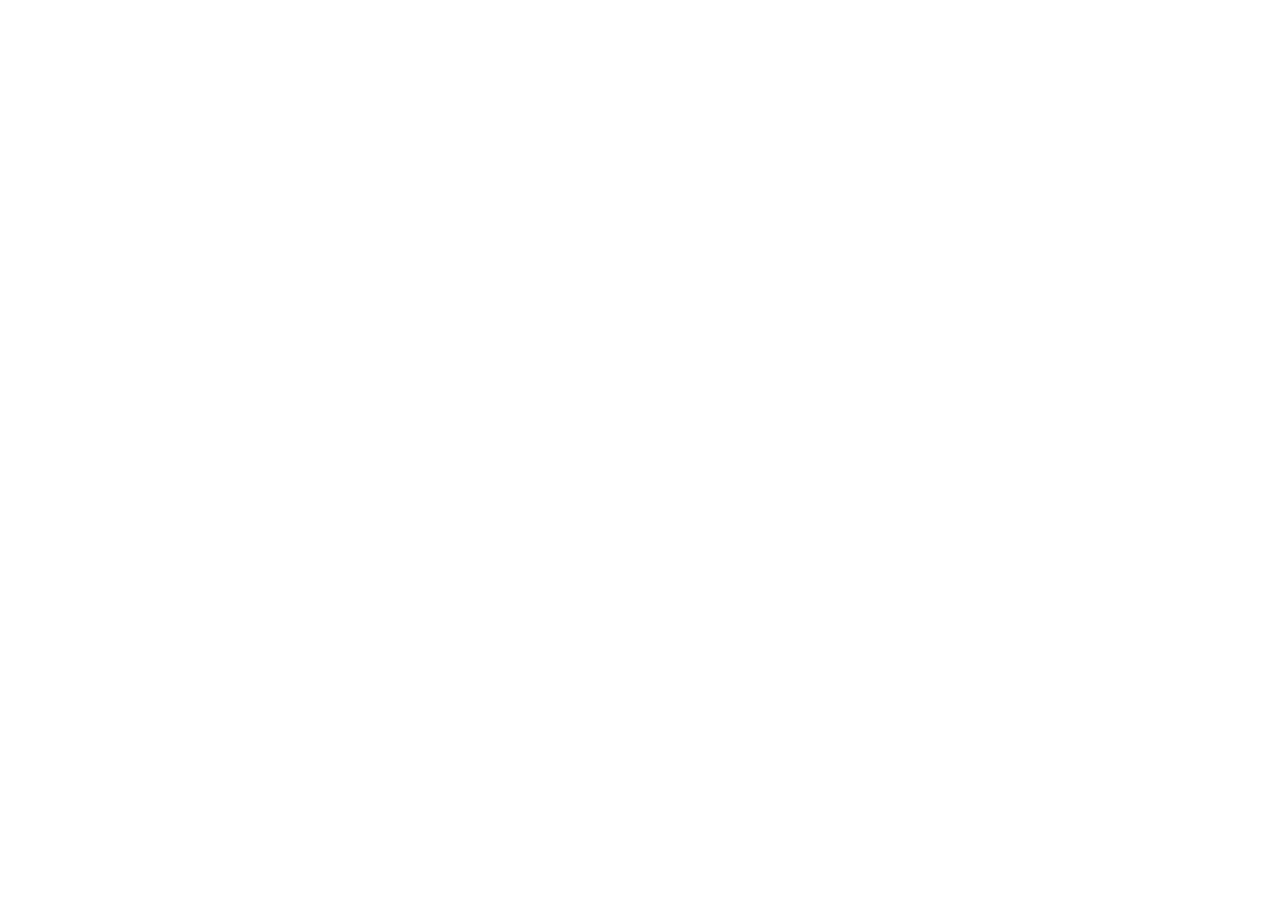
==== index.html @ 2049f60b "feat: initialize CronoSfida project structure Set up core React application with Vite, Tailwind CSS," ====
<!doctype html>
<html lang="it">
  <head>
    <meta charset="UTF-8" />
    <meta name="viewport" content="width=device-width, initial-scale=1.0" />
    <title>CronoSfida — Il Gioco del Tempo</title>
    <meta name="description" content="Minigioco party di percezione del tempo con tre modalità: Classica, Sfida al Bersaglio e Al Buio." />
    <link rel="icon" type="image/jpeg" href="/assets/aistudio/Gemini_Generated_Image_ws7f7ows7f7ows7f_3889bd19.jpg" />
    <link rel="apple-touch-icon" href="/assets/aistudio/Gemini_Generated_Image_ws7f7ows7f7ows7f_3889bd19.jpg" />
    <meta property="og:title" content="CronoSfida — Il Gioco del Tempo" />
    <meta property="og:description" content="Minigioco party di percezione del tempo con tre modalità: Classica, Sfida al Bersaglio e Al Buio." />
    <meta property="og:image" content="/assets/aistudio/Gemini_Generated_Image_ws7f7ows7f7ows7f_3889bd19.jpg" />
    <meta property="og:type" content="website" />
    <meta name="twitter:card" content="summary_large_image" />
    <meta name="twitter:image" content="/assets/aistudio/Gemini_Generated_Image_ws7f7ows7f7ows7f_3889bd19.jpg" />
    <link rel="preconnect" href="https://fonts.googleapis.com" />
    <link rel="preconnect" href="https://fonts.gstatic.com" crossorigin />
    <link href="https://fonts.googleapis.com/css2?family=JetBrains+Mono:wght@500;700;800&family=Outfit:wght@600;700;800&family=Plus+Jakarta+Sans:wght@400;500;600;700&display=swap" rel="stylesheet" />
  </head>
  <body class="bg-[#0B0F17] text-[#F8FAFC] antialiased selection:bg-[#F59E0B] selection:text-[#0B0F17] overflow-hidden">
    <div id="root"></div>
    <script type="module" src="/src/main.tsx"></script>
  </body>
</html>
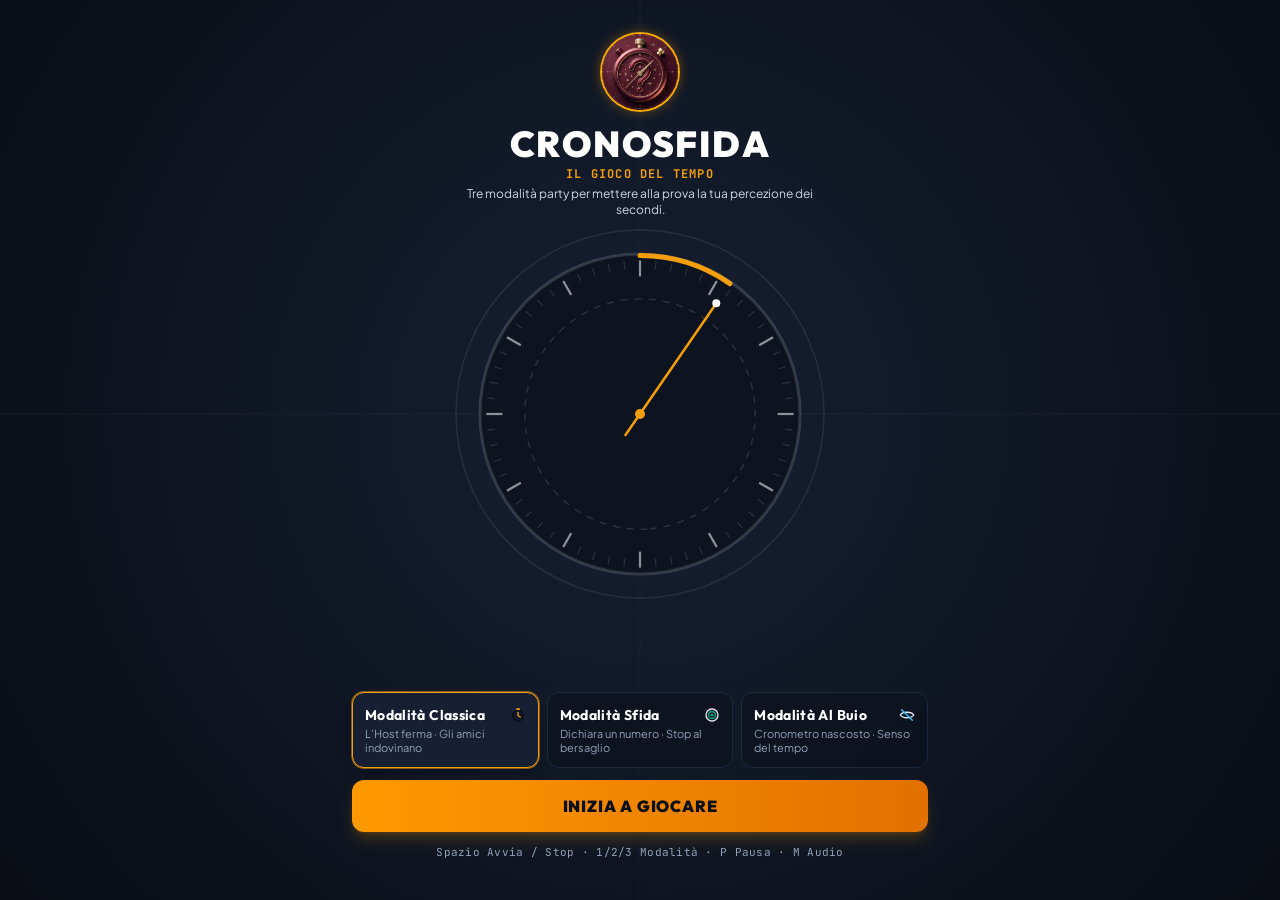
==== commit 88270957: "feat: add GitHub Pages deployment configuration Configure Vite for relative paths, implement a resil" ====
--- a/index.html
+++ b/index.html
@@ -5,21 +5,37 @@
     <meta name="viewport" content="width=device-width, initial-scale=1.0" />
     <title>CronoSfida — Il Gioco del Tempo</title>
     <meta name="description" content="Minigioco party di percezione del tempo con tre modalità: Classica, Sfida al Bersaglio e Al Buio." />
-    <link rel="icon" type="image/jpeg" href="/assets/aistudio/Gemini_Generated_Image_ws7f7ows7f7ows7f_3889bd19.jpg" />
-    <link rel="apple-touch-icon" href="/assets/aistudio/Gemini_Generated_Image_ws7f7ows7f7ows7f_3889bd19.jpg" />
+    <link rel="icon" type="image/jpeg" href="./assets/aistudio/Gemini_Generated_Image_ws7f7ows7f7ows7f_3889bd19.jpg" />
+    <link rel="apple-touch-icon" href="./assets/aistudio/Gemini_Generated_Image_ws7f7ows7f7ows7f_3889bd19.jpg" />
     <meta property="og:title" content="CronoSfida — Il Gioco del Tempo" />
     <meta property="og:description" content="Minigioco party di percezione del tempo con tre modalità: Classica, Sfida al Bersaglio e Al Buio." />
-    <meta property="og:image" content="/assets/aistudio/Gemini_Generated_Image_ws7f7ows7f7ows7f_3889bd19.jpg" />
+    <meta property="og:image" content="./assets/aistudio/Gemini_Generated_Image_ws7f7ows7f7ows7f_3889bd19.jpg" />
     <meta property="og:type" content="website" />
     <meta name="twitter:card" content="summary_large_image" />
-    <meta name="twitter:image" content="/assets/aistudio/Gemini_Generated_Image_ws7f7ows7f7ows7f_3889bd19.jpg" />
+    <meta name="twitter:image" content="./assets/aistudio/Gemini_Generated_Image_ws7f7ows7f7ows7f_3889bd19.jpg" />
     <link rel="preconnect" href="https://fonts.googleapis.com" />
     <link rel="preconnect" href="https://fonts.gstatic.com" crossorigin />
     <link href="https://fonts.googleapis.com/css2?family=JetBrains+Mono:wght@500;700;800&family=Outfit:wght@600;700;800&family=Plus+Jakarta+Sans:wght@400;500;600;700&display=swap" rel="stylesheet" />
   </head>
   <body class="bg-[#0B0F17] text-[#F8FAFC] antialiased selection:bg-[#F59E0B] selection:text-[#0B0F17] overflow-hidden">
     <div id="root"></div>
-    <script type="module" src="/src/main.tsx"></script>
+    <script type="module" src="./src/main.tsx"></script>
+    <script>
+      window.addEventListener('DOMContentLoaded', function () {
+        var isViteDev = !!document.querySelector('script[src*="@vite/client"]');
+        var hasRawTsx = !!document.querySelector('script[src*="src/main.tsx"]');
+        if (hasRawTsx && !isViteDev && !window.__CRONOSFIDA_MOUNTED__) {
+          var link = document.createElement('link');
+          link.rel = 'stylesheet';
+          link.href = './public/gh-pages/app.css';
+          document.head.appendChild(link);
+          var s = document.createElement('script');
+          s.type = 'module';
+          s.src = './public/gh-pages/app.js';
+          document.body.appendChild(s);
+        }
+      });
+    </script>
   </body>
 </html>
 
